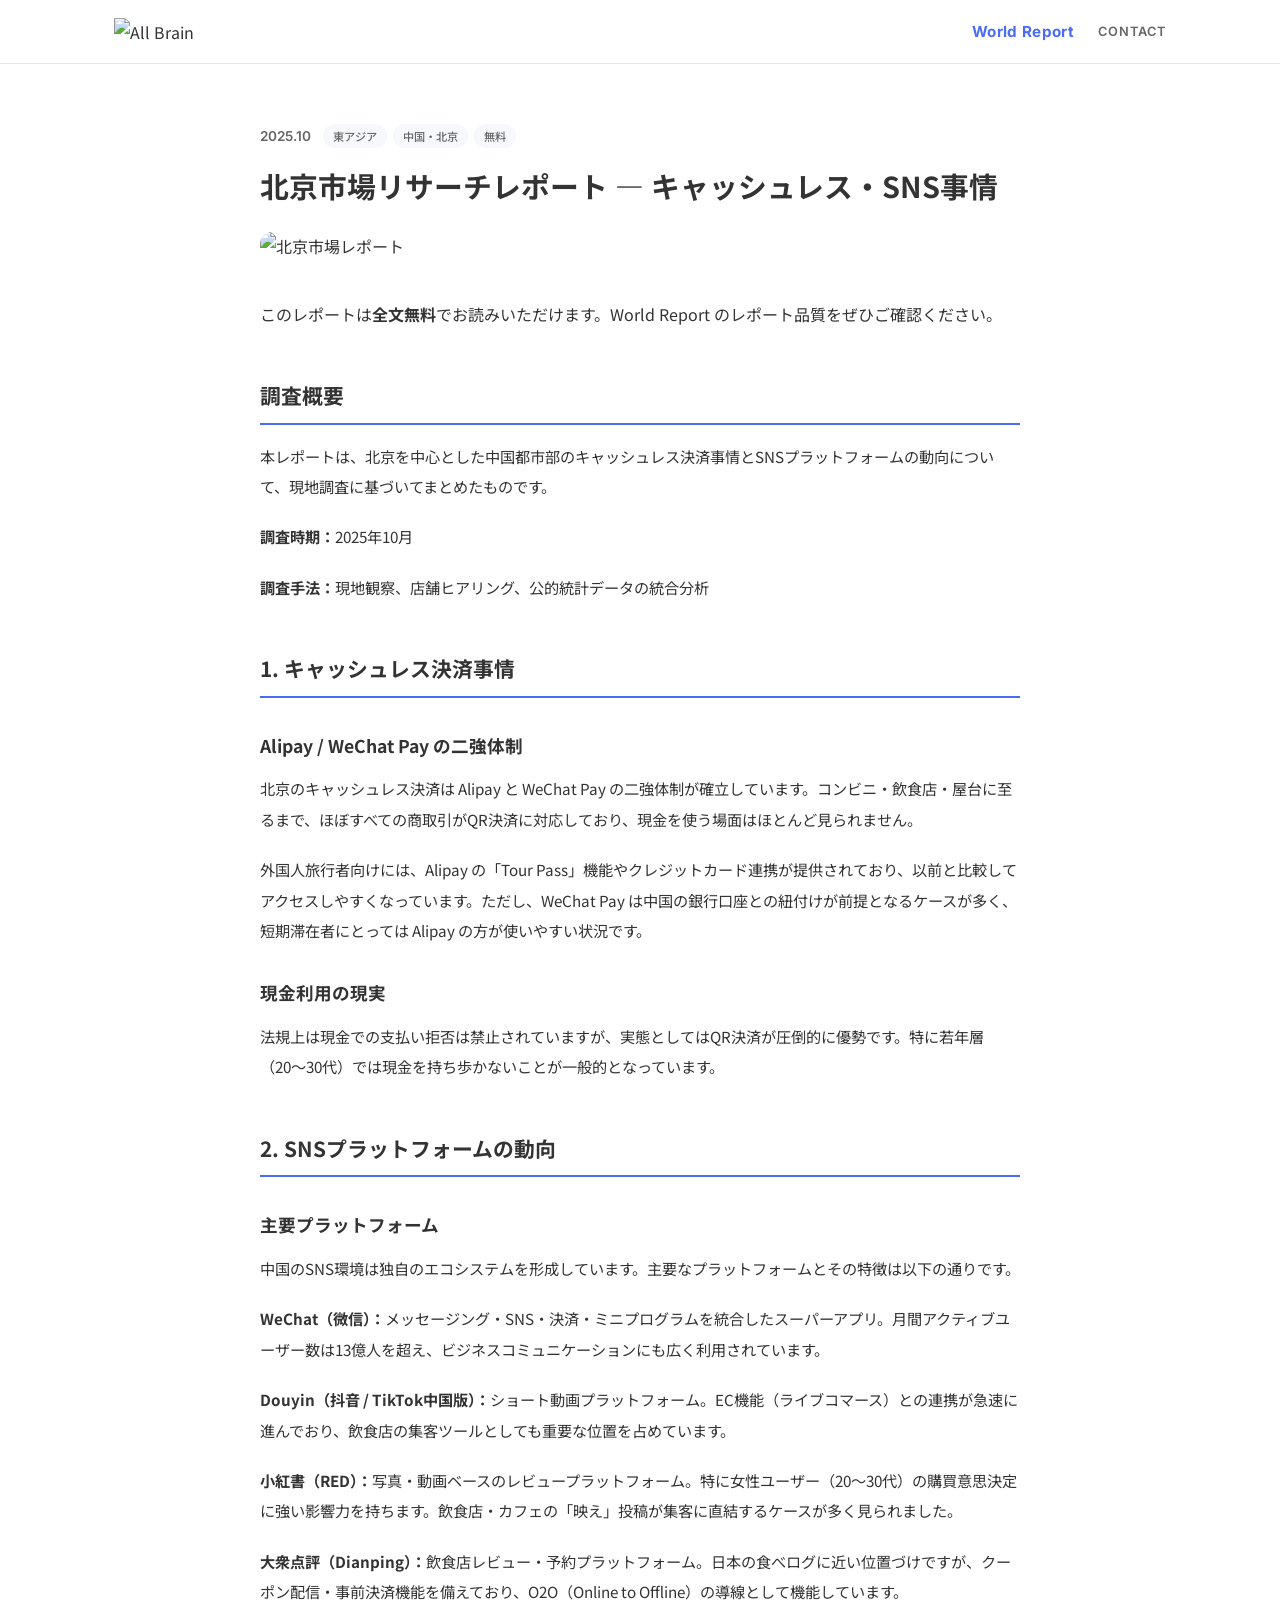
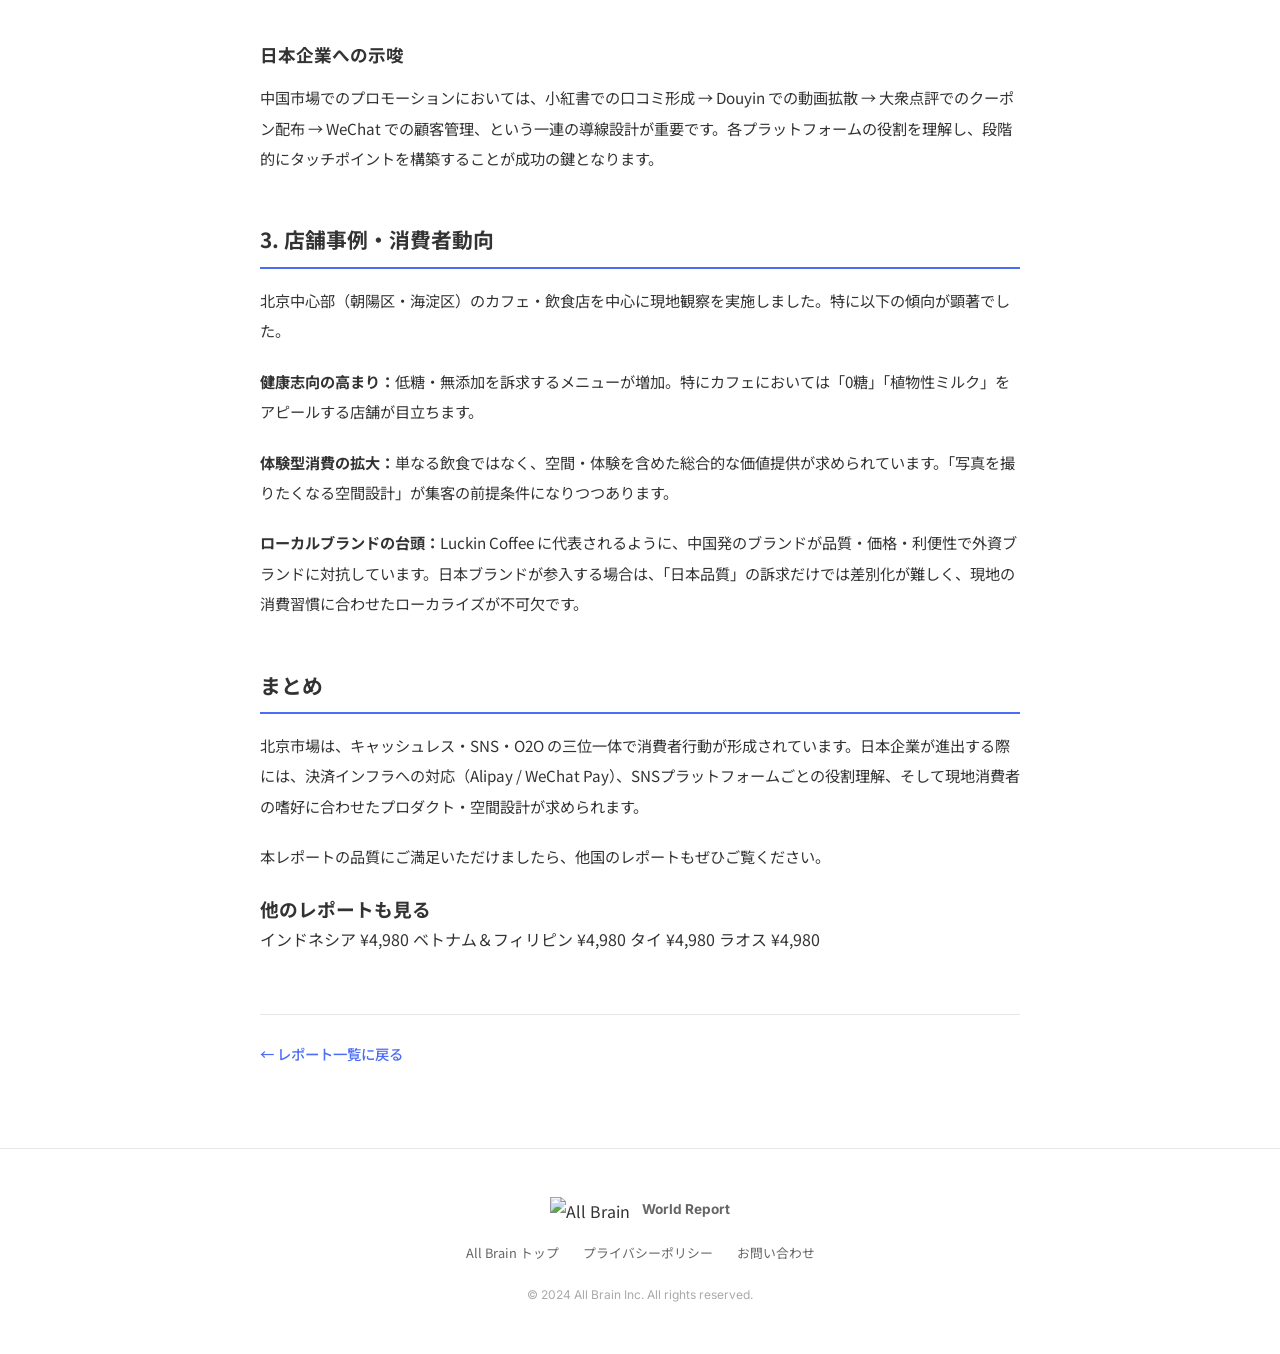
==== articles/beijing.html @ 1543a760 "Create beijing.html" ====
<!DOCTYPE html>
<html lang="ja">
<head>
  <meta charset="UTF-8">
  <meta name="viewport" content="width=device-width, initial-scale=1.0">
  <title>北京市場リサーチレポート｜World Report</title>
  <meta name="description" content="北京のキャッシュレス事情・SNSプラットフォーム動向を現地調査ベースでまとめたレポートです。">
  <link rel="icon" href="https://www.allbrain.one/img/logo-square.png">
  <link rel="preconnect" href="https://fonts.googleapis.com">
  <link rel="preconnect" href="https://fonts.gstatic.com" crossorigin>
  <link href="https://fonts.googleapis.com/css2?family=Noto+Sans+JP:wght@400;500;700&family=Inter:wght@400;500;600;700&display=swap" rel="stylesheet">
  <link rel="stylesheet" href="../css/style.css">
</head>
<body>

  <header class="header" id="header">
    <div class="header__inner">
      <a href="https://www.allbrain.one" class="header__logo-link">
        <img src="../img/logo-horizontal.png" alt="All Brain" class="header__logo">
      </a>
      <nav class="header__nav">
        <a href="../index.html" class="header__brand">World Report</a>
        <a href="https://www.allbrain.one/contact.html" class="header__nav-link">CONTACT</a>
      </nav>
    </div>
  </header>

  <article class="article-detail">
    <div class="article-detail__inner">

      <div class="article-detail__meta">
        <time class="article-detail__date">2025.10</time>
        <div class="article-detail__tags">
          <span class="article-card__tag">東アジア</span>
          <span class="article-card__tag">中国・北京</span>
          <span class="article-card__tag article-card__tag--free">無料</span>
        </div>
      </div>

      <h1 class="article-detail__title">北京市場リサーチレポート — キャッシュレス・SNS事情</h1>

      <div class="article-detail__hero-img">
        <img src="../img/thumbnails/beijing.jpg" alt="北京市場レポート">
      </div>

      <!-- ===== 無料バナー ===== -->
      <div class="article-detail__free-banner">
        <p>このレポートは<strong>全文無料</strong>でお読みいただけます。World Report のレポート品質をぜひご確認ください。</p>
      </div>

      <div class="article-detail__content">

        <h2>調査概要</h2>
        <p>本レポートは、北京を中心とした中国都市部のキャッシュレス決済事情とSNSプラットフォームの動向について、現地調査に基づいてまとめたものです。</p>
        <p><strong>調査時期：</strong>2025年10月</p>
        <p><strong>調査手法：</strong>現地観察、店舗ヒアリング、公的統計データの統合分析</p>

        <h2>1. キャッシュレス決済事情</h2>
        <h3>Alipay / WeChat Pay の二強体制</h3>
        <p>北京のキャッシュレス決済は Alipay と WeChat Pay の二強体制が確立しています。コンビニ・飲食店・屋台に至るまで、ほぼすべての商取引がQR決済に対応しており、現金を使う場面はほとんど見られません。</p>
        <p>外国人旅行者向けには、Alipay の「Tour Pass」機能やクレジットカード連携が提供されており、以前と比較してアクセスしやすくなっています。ただし、WeChat Pay は中国の銀行口座との紐付けが前提となるケースが多く、短期滞在者にとっては Alipay の方が使いやすい状況です。</p>

        <h3>現金利用の現実</h3>
        <p>法規上は現金での支払い拒否は禁止されていますが、実態としてはQR決済が圧倒的に優勢です。特に若年層（20〜30代）では現金を持ち歩かないことが一般的となっています。</p>

        <h2>2. SNSプラットフォームの動向</h2>
        <h3>主要プラットフォーム</h3>
        <p>中国のSNS環境は独自のエコシステムを形成しています。主要なプラットフォームとその特徴は以下の通りです。</p>
        <p><strong>WeChat（微信）：</strong>メッセージング・SNS・決済・ミニプログラムを統合したスーパーアプリ。月間アクティブユーザー数は13億人を超え、ビジネスコミュニケーションにも広く利用されています。</p>
        <p><strong>Douyin（抖音 / TikTok中国版）：</strong>ショート動画プラットフォーム。EC機能（ライブコマース）との連携が急速に進んでおり、飲食店の集客ツールとしても重要な位置を占めています。</p>
        <p><strong>小紅書（RED）：</strong>写真・動画ベースのレビュープラットフォーム。特に女性ユーザー（20〜30代）の購買意思決定に強い影響力を持ちます。飲食店・カフェの「映え」投稿が集客に直結するケースが多く見られました。</p>
        <p><strong>大衆点評（Dianping）：</strong>飲食店レビュー・予約プラットフォーム。日本の食べログに近い位置づけですが、クーポン配信・事前決済機能を備えており、O2O（Online to Offline）の導線として機能しています。</p>

        <h3>日本企業への示唆</h3>
        <p>中国市場でのプロモーションにおいては、小紅書での口コミ形成 → Douyin での動画拡散 → 大衆点評でのクーポン配布 → WeChat での顧客管理、という一連の導線設計が重要です。各プラットフォームの役割を理解し、段階的にタッチポイントを構築することが成功の鍵となります。</p>

        <h2>3. 店舗事例・消費者動向</h2>
        <p>北京中心部（朝陽区・海淀区）のカフェ・飲食店を中心に現地観察を実施しました。特に以下の傾向が顕著でした。</p>
        <p><strong>健康志向の高まり：</strong>低糖・無添加を訴求するメニューが増加。特にカフェにおいては「0糖」「植物性ミルク」をアピールする店舗が目立ちます。</p>
        <p><strong>体験型消費の拡大：</strong>単なる飲食ではなく、空間・体験を含めた総合的な価値提供が求められています。「写真を撮りたくなる空間設計」が集客の前提条件になりつつあります。</p>
        <p><strong>ローカルブランドの台頭：</strong>Luckin Coffee に代表されるように、中国発のブランドが品質・価格・利便性で外資ブランドに対抗しています。日本ブランドが参入する場合は、「日本品質」の訴求だけでは差別化が難しく、現地の消費習慣に合わせたローカライズが不可欠です。</p>

        <h2>まとめ</h2>
        <p>北京市場は、キャッシュレス・SNS・O2O の三位一体で消費者行動が形成されています。日本企業が進出する際には、決済インフラへの対応（Alipay / WeChat Pay）、SNSプラットフォームごとの役割理解、そして現地消費者の嗜好に合わせたプロダクト・空間設計が求められます。</p>
        <p>本レポートの品質にご満足いただけましたら、他国のレポートもぜひご覧ください。</p>

      </div>

      <!-- ===== 他のレポートへの導線 ===== -->
      <div class="article-detail__upsell">
        <h3>他のレポートも見る</h3>
        <div class="article-detail__upsell-grid">
          <a href="indonesia.html" class="article-detail__upsell-card">
            <span class="article-detail__upsell-country">インドネシア</span>
            <span class="article-detail__upsell-price">¥4,980</span>
          </a>
          <a href="vietnam-philippines.html" class="article-detail__upsell-card">
            <span class="article-detail__upsell-country">ベトナム＆フィリピン</span>
            <span class="article-detail__upsell-price">¥4,980</span>
          </a>
          <a href="thailand.html" class="article-detail__upsell-card">
            <span class="article-detail__upsell-country">タイ</span>
            <span class="article-detail__upsell-price">¥4,980</span>
          </a>
          <a href="laos.html" class="article-detail__upsell-card">
            <span class="article-detail__upsell-country">ラオス</span>
            <span class="article-detail__upsell-price">¥4,980</span>
          </a>
        </div>
      </div>

      <div class="article-detail__back">
        <a href="../index.html" class="article-detail__back-link">← レポート一覧に戻る</a>
      </div>

    </div>
  </article>

  <footer class="footer">
    <div class="footer__inner">
      <div class="footer__top">
        <img src="../img/logo-horizontal.png" alt="All Brain" class="footer__logo">
        <p class="footer__brand">World Report</p>
      </div>
      <div class="footer__links">
        <a href="https://www.allbrain.one" class="footer__link">All Brain トップ</a>
        <a href="https://www.allbrain.one/privacy.html" class="footer__link">プライバシーポリシー</a>
        <a href="https://www.allbrain.one/contact.html" class="footer__link">お問い合わせ</a>
      </div>
      <p class="footer__copy">&copy; 2024 All Brain Inc. All rights reserved.</p>
    </div>
  </footer>

  <script src="../js/main.js"></script>
</body>
</html>
---- css/style.css ----
/* ======================================
   World Report - Style
   ====================================== */

/* ---------- Reset & Base ---------- */
*, *::before, *::after { margin: 0; padding: 0; box-sizing: border-box; }

:root {
  --color-primary: #1a1a2e;
  --color-accent: #4a6cf7;
  --color-accent-dark: #3a56d4;
  --color-orange: #e8614d;
  --color-purple: #7c5cbf;
  --color-cyan: #5bc0de;
  --color-text: #333;
  --color-text-light: #666;
  --color-bg: #ffffff;
  --color-bg-gray: #f7f8fc;
  --color-border: #e5e7eb;
  --font-jp: 'Noto Sans JP', sans-serif;
  --font-en: 'Inter', sans-serif;
  --max-width: 1100px;
  --header-height: 64px;
}

html { scroll-behavior: smooth; }

body {
  font-family: var(--font-jp);
  color: var(--color-text);
  background: var(--color-bg);
  line-height: 1.8;
  -webkit-font-smoothing: antialiased;
}

a { color: inherit; text-decoration: none; }
img { max-width: 100%; height: auto; display: block; }

/* ---------- Header ---------- */
.header {
  position: fixed;
  top: 0; left: 0; right: 0;
  z-index: 1000;
  background: rgba(255,255,255,0.95);
  backdrop-filter: blur(8px);
  border-bottom: 1px solid var(--color-border);
  height: var(--header-height);
}

.header__inner {
  max-width: var(--max-width);
  margin: 0 auto;
  padding: 0 24px;
  height: 100%;
  display: flex;
  align-items: center;
  justify-content: space-between;
}

.header__logo {
  height: 28px;
  width: auto;
}

.header__nav {
  display: flex;
  align-items: center;
  gap: 24px;
}

.header__brand {
  font-family: var(--font-en);
  font-weight: 700;
  font-size: 0.95rem;
  color: var(--color-accent);
  letter-spacing: 0.02em;
}

a.header__brand:hover {
  opacity: 0.7;
}

.header__nav-link {
  font-family: var(--font-en);
  font-size: 0.8rem;
  font-weight: 600;
  letter-spacing: 0.08em;
  color: var(--color-text-light);
  transition: color 0.3s;
}

.header__nav-link:hover {
  color: var(--color-accent);
}

/* ---------- Hero ---------- */
.hero {
  margin-top: var(--header-height);
  padding: 100px 24px 80px;
  background: linear-gradient(135deg, var(--color-primary) 0%, #16213e 100%);
  color: #fff;
  text-align: center;
}

.hero__inner {
  max-width: var(--max-width);
  margin: 0 auto;
}

.hero__label {
  font-family: var(--font-en);
  font-size: 0.85rem;
  font-weight: 600;
  letter-spacing: 0.15em;
  color: var(--color-cyan);
  margin-bottom: 20px;
}

.hero__title {
  font-size: 2.2rem;
  font-weight: 700;
  line-height: 1.5;
  margin-bottom: 20px;
}

.hero__description {
  font-size: 0.95rem;
  color: rgba(255,255,255,0.75);
  line-height: 1.9;
}

/* ---------- Features ---------- */
.features {
  padding: 80px 24px;
  background: var(--color-bg-gray);
}

.features__inner {
  max-width: var(--max-width);
  margin: 0 auto;
}

.features__grid {
  display: grid;
  grid-template-columns: repeat(3, 1fr);
  gap: 24px;
}

.features__card {
  background: #fff;
  border-radius: 12px;
  padding: 32px 24px;
  text-align: center;
  border: 1px solid var(--color-border);
  transition: transform 0.3s, box-shadow 0.3s;
}

.features__card:hover {
  transform: translateY(-4px);
  box-shadow: 0 8px 24px rgba(0,0,0,0.08);
}

.features__icon {
  width: 36px;
  height: 36px;
  margin: 0 auto 16px;
  color: var(--color-accent);
}

.features__icon svg {
  width: 100%;
  height: 100%;
}

.features__card-title {
  font-size: 1rem;
  font-weight: 700;
  margin-bottom: 8px;
}

.features__card-text {
  font-size: 0.85rem;
  color: var(--color-text-light);
  line-height: 1.8;
}

/* ---------- Articles Section ---------- */
.articles {
  padding: 80px 24px;
}

.articles__inner {
  max-width: var(--max-width);
  margin: 0 auto;
}

.articles__label {
  font-family: var(--font-en);
  font-size: 0.8rem;
  font-weight: 600;
  letter-spacing: 0.15em;
  color: var(--color-accent);
  margin-bottom: 8px;
}

.articles__heading {
  font-size: 1.6rem;
  font-weight: 700;
  margin-bottom: 32px;
}

/* Filter */
.articles__filter {
  display: flex;
  gap: 8px;
  margin-bottom: 32px;
  flex-wrap: wrap;
}

.articles__filter-btn {
  font-family: var(--font-jp);
  font-size: 0.8rem;
  font-weight: 500;
  padding: 6px 16px;
  border-radius: 20px;
  border: 1px solid var(--color-border);
  background: #fff;
  color: var(--color-text-light);
  cursor: pointer;
  transition: all 0.3s;
}

.articles__filter-btn:hover,
.articles__filter-btn.is-active {
  background: var(--color-accent);
  color: #fff;
  border-color: var(--color-accent);
}

/* Article Grid */
.articles__grid {
  display: grid;
  grid-template-columns: repeat(3, 1fr);
  gap: 24px;
}

/* Article Card */
.article-card {
  display: block;
  border-radius: 12px;
  overflow: hidden;
  border: 1px solid var(--color-border);
  background: #fff;
  transition: transform 0.3s, box-shadow 0.3s;
}

.article-card:hover {
  transform: translateY(-4px);
  box-shadow: 0 8px 24px rgba(0,0,0,0.08);
}

.article-card__thumb {
  position: relative;
  aspect-ratio: 16/9;
  overflow: hidden;
  background: var(--color-bg-gray);
}

.article-card__thumb img {
  width: 100%;
  height: 100%;
  object-fit: cover;
  transition: transform 0.4s;
}

.article-card:hover .article-card__thumb img {
  transform: scale(1.05);
}

.article-card__date {
  position: absolute;
  top: 12px;
  left: 12px;
  font-family: var(--font-en);
  font-size: 0.75rem;
  font-weight: 600;
  background: rgba(0,0,0,0.6);
  color: #fff;
  padding: 3px 10px;
  border-radius: 4px;
}

.article-card__body {
  padding: 20px;
}

.article-card__tags {
  display: flex;
  gap: 6px;
  margin-bottom: 10px;
  flex-wrap: wrap;
}

.article-card__tag {
  font-size: 0.7rem;
  font-weight: 500;
  padding: 2px 10px;
  border-radius: 12px;
  background: var(--color-bg-gray);
  color: var(--color-text-light);
}

.article-card__title {
  font-size: 0.95rem;
  font-weight: 700;
  line-height: 1.6;
  margin-bottom: 8px;
}

.article-card__excerpt {
  font-size: 0.8rem;
  color: var(--color-text-light);
  line-height: 1.7;
  display: -webkit-box;
  -webkit-line-clamp: 3;
  -webkit-box-orient: vertical;
  overflow: hidden;
}

/* ---------- Article Detail ---------- */
.article-detail {
  margin-top: var(--header-height);
  padding: 60px 24px 80px;
}

.article-detail__inner {
  max-width: 760px;
  margin: 0 auto;
}

.article-detail__meta {
  display: flex;
  align-items: center;
  gap: 12px;
  margin-bottom: 16px;
}

.article-detail__date {
  font-family: var(--font-en);
  font-size: 0.85rem;
  font-weight: 600;
  color: var(--color-text-light);
}

.article-detail__tags {
  display: flex;
  gap: 6px;
}

.article-detail__title {
  font-size: 1.8rem;
  font-weight: 700;
  line-height: 1.5;
  margin-bottom: 24px;
}

.article-detail__hero-img {
  border-radius: 12px;
  overflow: hidden;
  margin-bottom: 40px;
}

.article-detail__hero-img img {
  width: 100%;
}

.article-detail__content h2 {
  font-size: 1.3rem;
  font-weight: 700;
  margin-top: 48px;
  margin-bottom: 16px;
  padding-bottom: 8px;
  border-bottom: 2px solid var(--color-accent);
}

.article-detail__content h3 {
  font-size: 1.1rem;
  font-weight: 700;
  margin-top: 32px;
  margin-bottom: 12px;
}

.article-detail__content p {
  font-size: 0.95rem;
  line-height: 2;
  margin-bottom: 20px;
  color: var(--color-text);
}

.article-detail__content img {
  border-radius: 8px;
  margin: 24px 0;
}

.article-detail__content ul,
.article-detail__content ol {
  padding-left: 1.5em;
  margin-bottom: 20px;
}

.article-detail__content li {
  font-size: 0.95rem;
  line-height: 2;
  margin-bottom: 4px;
}

.article-detail__back {
  margin-top: 60px;
  padding-top: 24px;
  border-top: 1px solid var(--color-border);
}

.article-detail__back-link {
  font-size: 0.9rem;
  font-weight: 500;
  color: var(--color-accent);
  transition: opacity 0.3s;
}

.article-detail__back-link:hover {
  opacity: 0.7;
}

/* ---------- CTA ---------- */
.cta {
  padding: 80px 24px;
  background: linear-gradient(135deg, var(--color-primary) 0%, #16213e 100%);
  color: #fff;
  text-align: center;
}

.cta__inner {
  max-width: var(--max-width);
  margin: 0 auto;
}

.cta__title {
  font-size: 1.5rem;
  font-weight: 700;
  margin-bottom: 16px;
}

.cta__description {
  font-size: 0.9rem;
  color: rgba(255,255,255,0.75);
  line-height: 1.9;
  margin-bottom: 32px;
}

.cta__btn {
  display: inline-block;
  padding: 14px 40px;
  background: var(--color-accent);
  color: #fff;
  font-size: 0.9rem;
  font-weight: 600;
  border-radius: 8px;
  transition: background 0.3s, transform 0.3s;
}

.cta__btn:hover {
  background: var(--color-accent-dark);
  transform: translateY(-2px);
}

/* ---------- Footer ---------- */
.footer {
  padding: 48px 24px;
  border-top: 1px solid var(--color-border);
  text-align: center;
}

.footer__inner {
  max-width: var(--max-width);
  margin: 0 auto;
}

.footer__top {
  display: flex;
  align-items: center;
  justify-content: center;
  gap: 12px;
  margin-bottom: 20px;
}

.footer__logo {
  height: 24px;
  width: auto;
}

.footer__brand {
  font-family: var(--font-en);
  font-weight: 700;
  font-size: 0.85rem;
  color: var(--color-text-light);
}

.footer__links {
  display: flex;
  justify-content: center;
  gap: 24px;
  margin-bottom: 20px;
}

.footer__link {
  font-size: 0.8rem;
  color: var(--color-text-light);
  transition: color 0.3s;
}

.footer__link:hover {
  color: var(--color-accent);
}

.footer__copy {
  font-family: var(--font-en);
  font-size: 0.75rem;
  color: #aaa;
}

/* ---------- Responsive ---------- */
@media (max-width: 768px) {
  .hero {
    padding: 70px 20px 60px;
  }

  .hero__title {
    font-size: 1.5rem;
  }

  .hero__description {
    font-size: 0.85rem;
  }

  .hero__description br {
    display: none;
  }

  .features__grid {
    grid-template-columns: 1fr;
    gap: 16px;
  }

  .features__card {
    padding: 24px 20px;
  }

  .articles__grid {
    grid-template-columns: 1fr;
    gap: 16px;
  }

  .articles__heading {
    font-size: 1.3rem;
  }

  .article-detail__title {
    font-size: 1.3rem;
  }

  .article-detail__content h2 {
    font-size: 1.1rem;
  }

  .cta__title {
    font-size: 1.2rem;
  }

  .cta__description {
    font-size: 0.85rem;
  }

  .cta__description br {
    display: none;
  }

  .footer__links {
    flex-direction: column;
    gap: 12px;
  }
}

@media (min-width: 769px) and (max-width: 1024px) {
  .articles__grid {
    grid-template-columns: repeat(2, 1fr);
  }
}
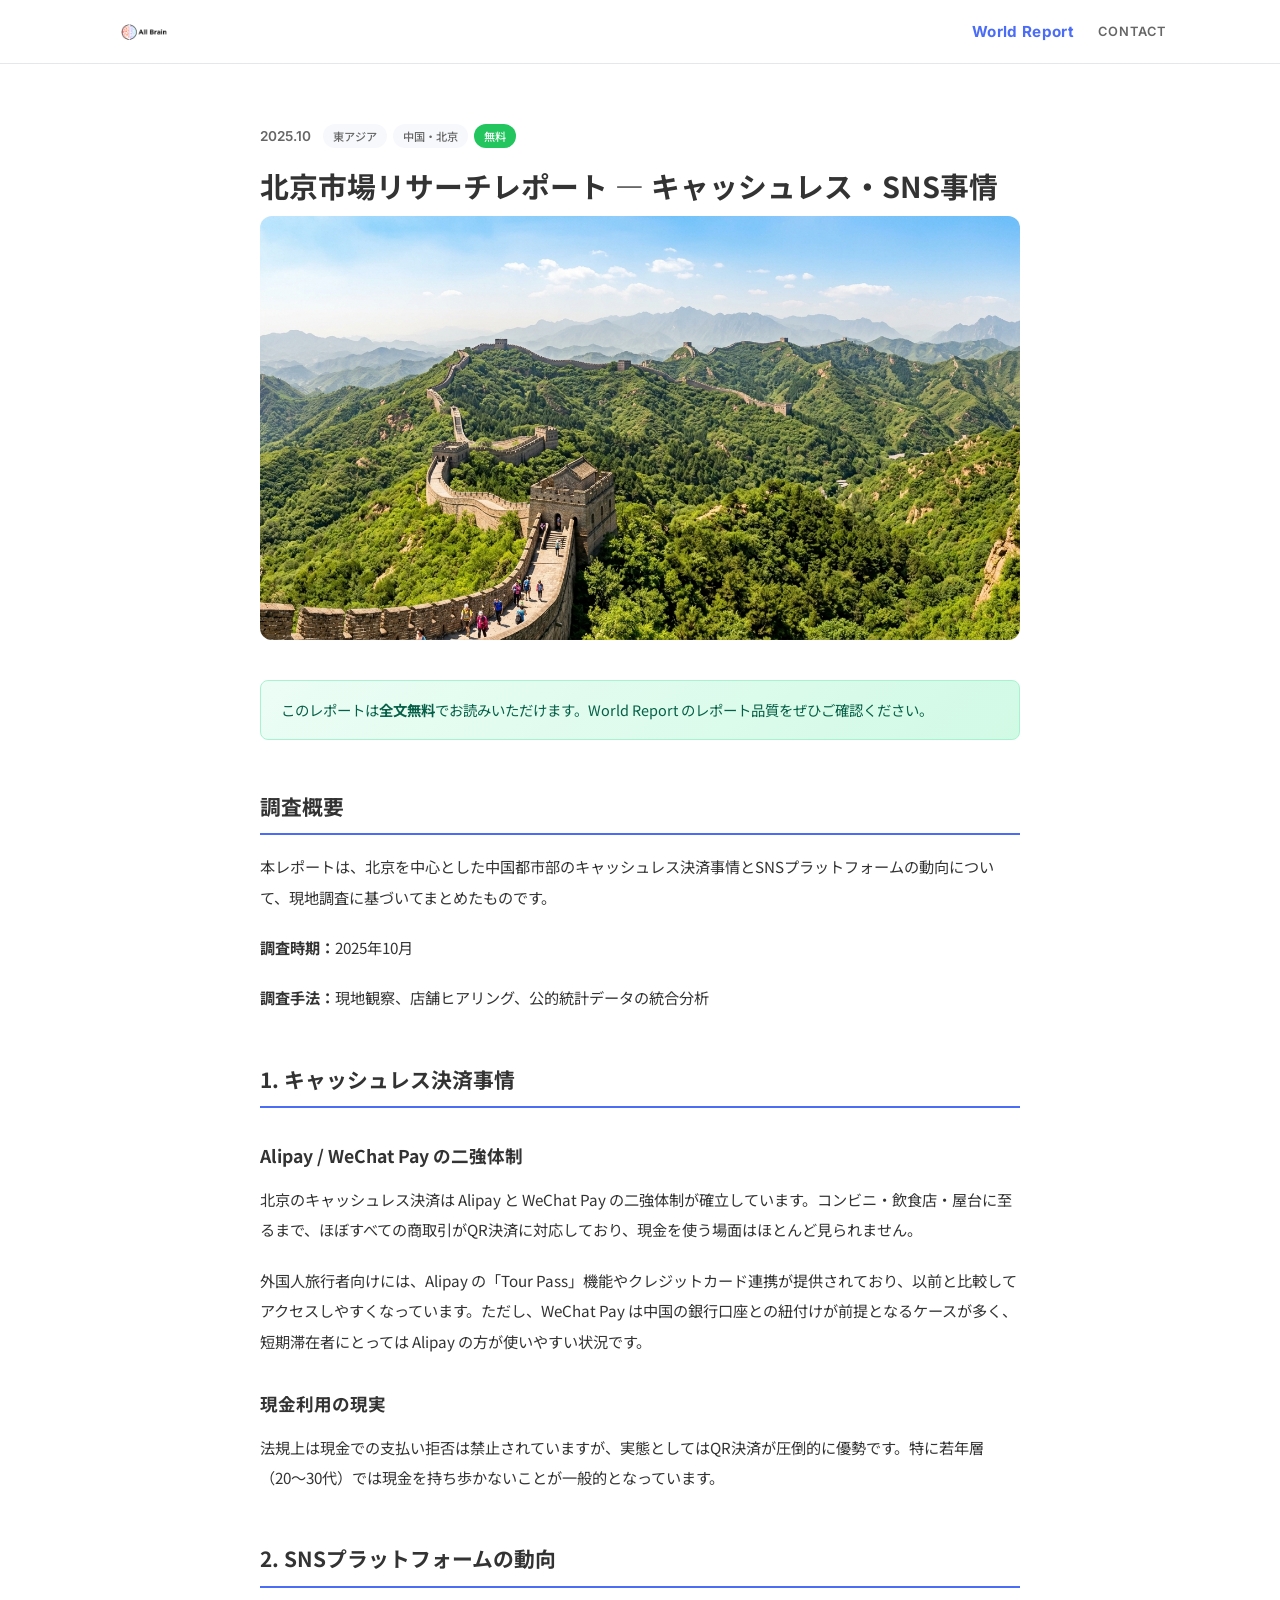
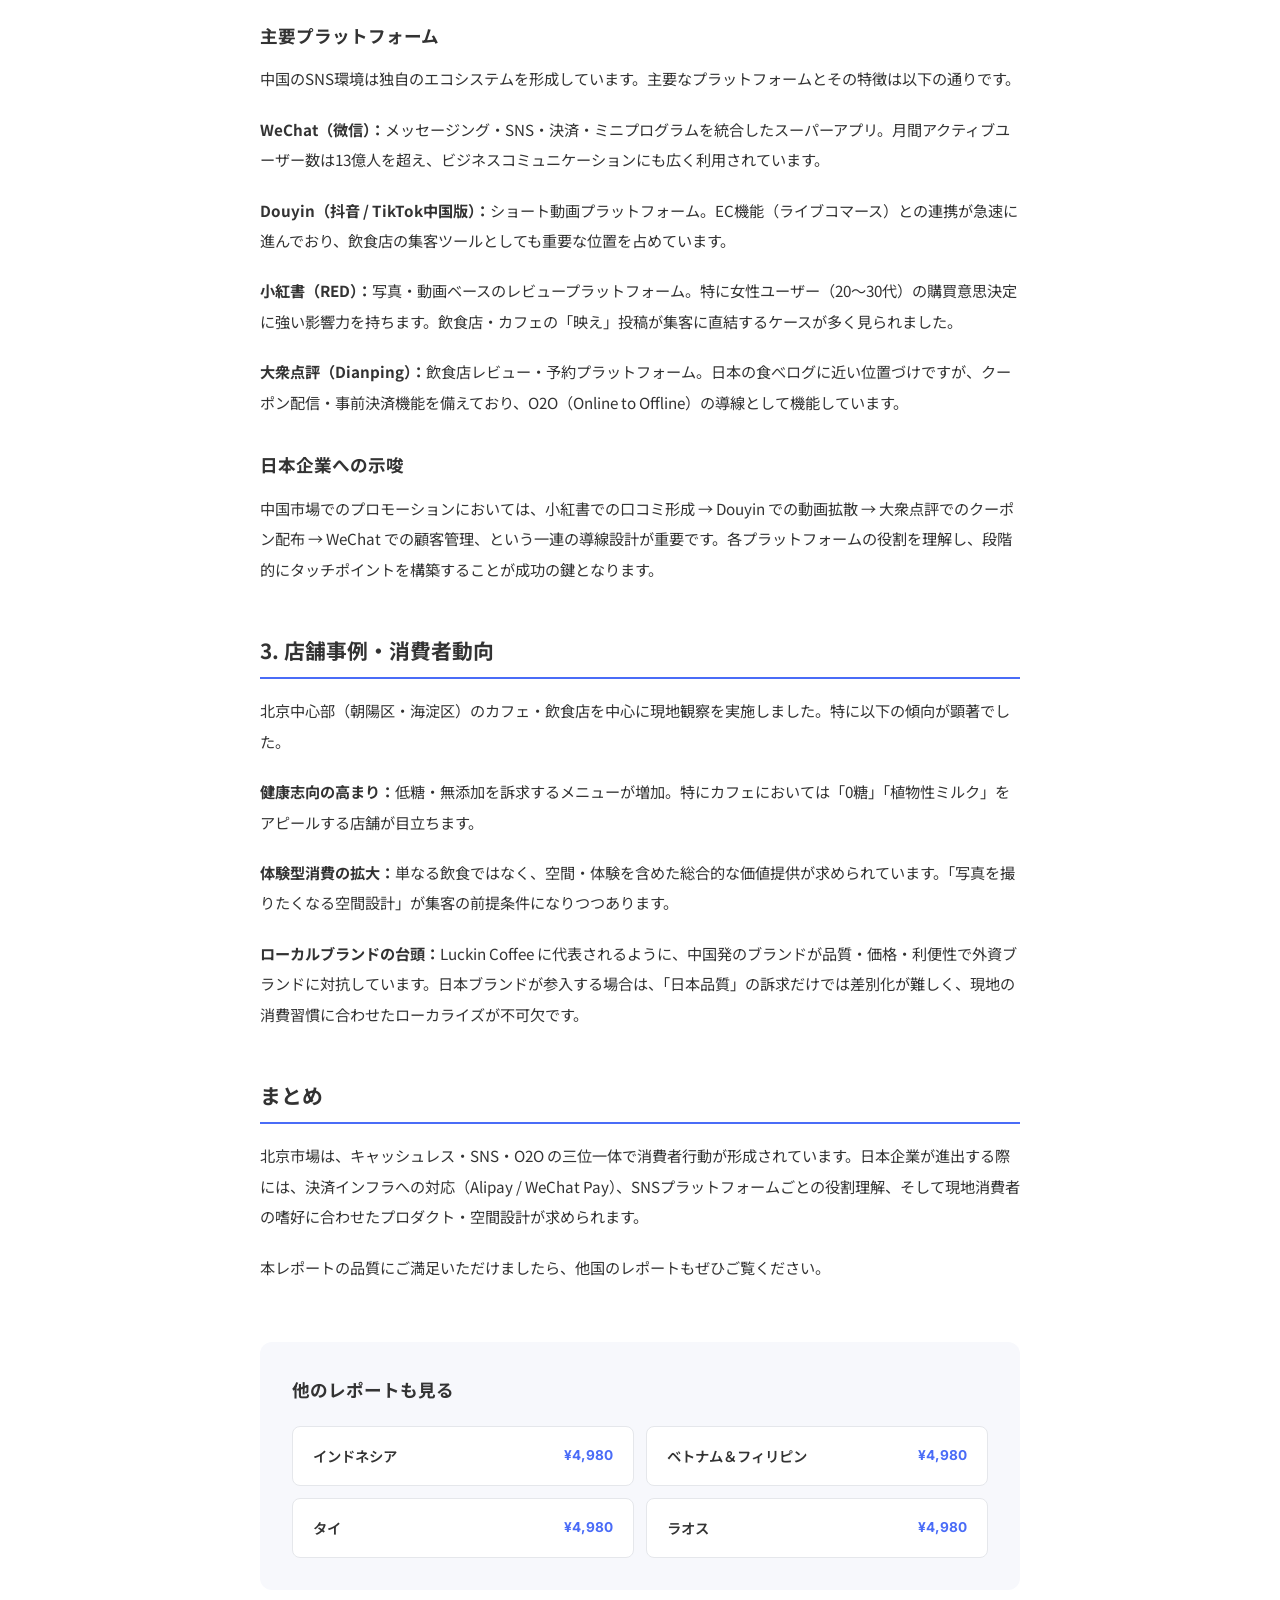
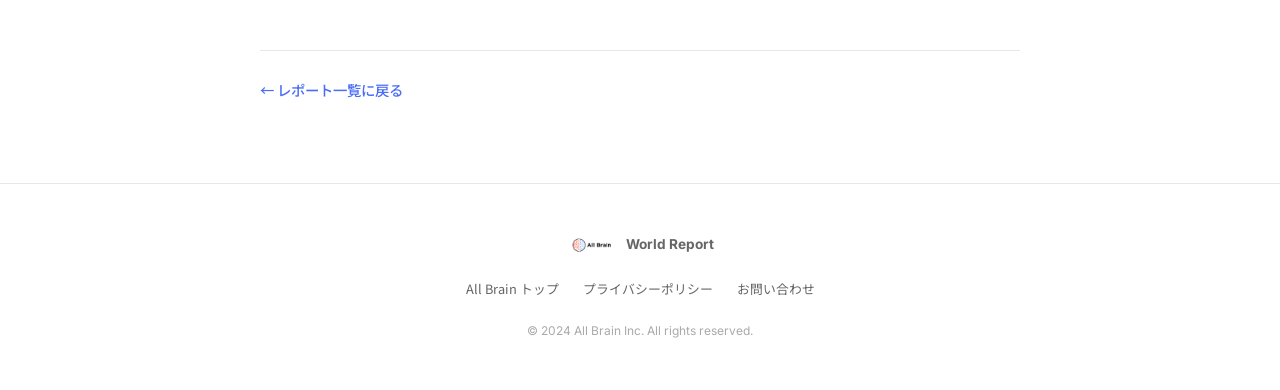
==== commit 1940fa90: "Update beijing.html" ====
--- a/articles/beijing.html
+++ b/articles/beijing.html
@@ -5,6 +5,7 @@
   <meta name="viewport" content="width=device-width, initial-scale=1.0">
   <title>北京市場リサーチレポート｜World Report</title>
   <meta name="description" content="北京のキャッシュレス事情・SNSプラットフォーム動向を現地調査ベースでまとめたレポートです。">
+  <meta property="og:image" content="https://worldreport.allbrain.one/img/thumbnails/beijing-square.jpg">
   <link rel="icon" href="https://www.allbrain.one/img/logo-square.png">
   <link rel="preconnect" href="https://fonts.googleapis.com">
   <link rel="preconnect" href="https://fonts.gstatic.com" crossorigin>
--- a/css/style.css
+++ b/css/style.css
@@ -12,6 +12,7 @@
   --color-orange: #e8614d;
   --color-purple: #7c5cbf;
   --color-cyan: #5bc0de;
+  --color-green: #22c55e;
   --color-text: #333;
   --color-text-light: #666;
   --color-bg: #ffffff;
@@ -57,10 +58,7 @@
   justify-content: space-between;
 }
 
-.header__logo {
-  height: 28px;
-  width: auto;
-}
+.header__logo { height: 28px; width: auto; }
 
 .header__nav {
   display: flex;
@@ -76,9 +74,7 @@
   letter-spacing: 0.02em;
 }
 
-a.header__brand:hover {
-  opacity: 0.7;
-}
+a.header__brand:hover { opacity: 0.7; }
 
 .header__nav-link {
   font-family: var(--font-en);
@@ -89,9 +85,7 @@
   transition: color 0.3s;
 }
 
-.header__nav-link:hover {
-  color: var(--color-accent);
-}
+.header__nav-link:hover { color: var(--color-accent); }
 
 /* ---------- Hero ---------- */
 .hero {
@@ -102,10 +96,7 @@
   text-align: center;
 }
 
-.hero__inner {
-  max-width: var(--max-width);
-  margin: 0 auto;
-}
+.hero__inner { max-width: var(--max-width); margin: 0 auto; }
 
 .hero__label {
   font-family: var(--font-en);
@@ -130,15 +121,8 @@
 }
 
 /* ---------- Features ---------- */
-.features {
-  padding: 80px 24px;
-  background: var(--color-bg-gray);
-}
-
-.features__inner {
-  max-width: var(--max-width);
-  margin: 0 auto;
-}
+.features { padding: 80px 24px; background: var(--color-bg-gray); }
+.features__inner { max-width: var(--max-width); margin: 0 auto; }
 
 .features__grid {
   display: grid;
@@ -161,38 +145,18 @@
 }
 
 .features__icon {
-  width: 36px;
-  height: 36px;
+  width: 36px; height: 36px;
   margin: 0 auto 16px;
   color: var(--color-accent);
 }
 
-.features__icon svg {
-  width: 100%;
-  height: 100%;
-}
-
-.features__card-title {
-  font-size: 1rem;
-  font-weight: 700;
-  margin-bottom: 8px;
-}
-
-.features__card-text {
-  font-size: 0.85rem;
-  color: var(--color-text-light);
-  line-height: 1.8;
-}
+.features__icon svg { width: 100%; height: 100%; }
+.features__card-title { font-size: 1rem; font-weight: 700; margin-bottom: 8px; }
+.features__card-text { font-size: 0.85rem; color: var(--color-text-light); line-height: 1.8; }
 
 /* ---------- Articles Section ---------- */
-.articles {
-  padding: 80px 24px;
-}
-
-.articles__inner {
-  max-width: var(--max-width);
-  margin: 0 auto;
-}
+.articles { padding: 80px 24px; }
+.articles__inner { max-width: var(--max-width); margin: 0 auto; }
 
 .articles__label {
   font-family: var(--font-en);
@@ -203,19 +167,9 @@
   margin-bottom: 8px;
 }
 
-.articles__heading {
-  font-size: 1.6rem;
-  font-weight: 700;
-  margin-bottom: 32px;
-}
-
-/* Filter */
-.articles__filter {
-  display: flex;
-  gap: 8px;
-  margin-bottom: 32px;
-  flex-wrap: wrap;
-}
+.articles__heading { font-size: 1.6rem; font-weight: 700; margin-bottom: 32px; }
+
+.articles__filter { display: flex; gap: 8px; margin-bottom: 32px; flex-wrap: wrap; }
 
 .articles__filter-btn {
   font-family: var(--font-jp);
@@ -237,16 +191,16 @@
   border-color: var(--color-accent);
 }
 
-/* Article Grid */
 .articles__grid {
   display: grid;
   grid-template-columns: repeat(3, 1fr);
   gap: 24px;
 }
 
-/* Article Card */
+/* ---------- Article Card ---------- */
 .article-card {
-  display: block;
+  display: flex;
+  flex-direction: column;
   border-radius: 12px;
   overflow: hidden;
   border: 1px solid var(--color-border);
@@ -267,20 +221,16 @@
 }
 
 .article-card__thumb img {
-  width: 100%;
-  height: 100%;
+  width: 100%; height: 100%;
   object-fit: cover;
   transition: transform 0.4s;
 }
 
-.article-card:hover .article-card__thumb img {
-  transform: scale(1.05);
-}
+.article-card:hover .article-card__thumb img { transform: scale(1.05); }
 
 .article-card__date {
   position: absolute;
-  top: 12px;
-  left: 12px;
+  top: 12px; left: 12px;
   font-family: var(--font-en);
   font-size: 0.75rem;
   font-weight: 600;
@@ -292,14 +242,12 @@
 
 .article-card__body {
   padding: 20px;
-}
-
-.article-card__tags {
-  display: flex;
-  gap: 6px;
-  margin-bottom: 10px;
-  flex-wrap: wrap;
-}
+  display: flex;
+  flex-direction: column;
+  flex: 1;
+}
+
+.article-card__tags { display: flex; gap: 6px; margin-bottom: 10px; flex-wrap: wrap; }
 
 .article-card__tag {
   font-size: 0.7rem;
@@ -310,6 +258,11 @@
   color: var(--color-text-light);
 }
 
+.article-card__tag--free {
+  background: var(--color-green);
+  color: #fff;
+}
+
 .article-card__title {
   font-size: 0.95rem;
   font-weight: 700;
@@ -325,6 +278,20 @@
   -webkit-line-clamp: 3;
   -webkit-box-orient: vertical;
   overflow: hidden;
+  flex: 1;
+}
+
+.article-card__price {
+  display: inline-block;
+  margin-top: 12px;
+  font-family: var(--font-en);
+  font-size: 0.85rem;
+  font-weight: 700;
+  color: var(--color-accent);
+}
+
+.article-card__price--free {
+  color: var(--color-green);
 }
 
 /* ---------- Article Detail ---------- */
@@ -333,10 +300,7 @@
   padding: 60px 24px 80px;
 }
 
-.article-detail__inner {
-  max-width: 760px;
-  margin: 0 auto;
-}
+.article-detail__inner { max-width: 760px; margin: 0 auto; }
 
 .article-detail__meta {
   display: flex;
@@ -352,15 +316,18 @@
   color: var(--color-text-light);
 }
 
-.article-detail__tags {
-  display: flex;
-  gap: 6px;
-}
+.article-detail__tags { display: flex; gap: 6px; }
 
 .article-detail__title {
   font-size: 1.8rem;
   font-weight: 700;
   line-height: 1.5;
+  margin-bottom: 8px;
+}
+
+.article-detail__subtitle {
+  font-size: 0.9rem;
+  color: var(--color-text-light);
   margin-bottom: 24px;
 }
 
@@ -370,10 +337,24 @@
   margin-bottom: 40px;
 }
 
-.article-detail__hero-img img {
-  width: 100%;
-}
-
+.article-detail__hero-img img { width: 100%; }
+
+/* Free banner */
+.article-detail__free-banner {
+  background: linear-gradient(135deg, #ecfdf5, #d1fae5);
+  border: 1px solid #a7f3d0;
+  border-radius: 8px;
+  padding: 16px 20px;
+  margin-bottom: 40px;
+}
+
+.article-detail__free-banner p {
+  font-size: 0.9rem;
+  color: #065f46;
+  margin: 0;
+}
+
+/* Article content */
 .article-detail__content h2 {
   font-size: 1.3rem;
   font-weight: 700;
@@ -397,16 +378,10 @@
   color: var(--color-text);
 }
 
-.article-detail__content img {
-  border-radius: 8px;
-  margin: 24px 0;
-}
+.article-detail__content img { border-radius: 8px; margin: 24px 0; }
 
 .article-detail__content ul,
-.article-detail__content ol {
-  padding-left: 1.5em;
-  margin-bottom: 20px;
-}
+.article-detail__content ol { padding-left: 1.5em; margin-bottom: 20px; }
 
 .article-detail__content li {
   font-size: 0.95rem;
@@ -414,6 +389,7 @@
   margin-bottom: 4px;
 }
 
+/* Back link */
 .article-detail__back {
   margin-top: 60px;
   padding-top: 24px;
@@ -427,8 +403,177 @@
   transition: opacity 0.3s;
 }
 
-.article-detail__back-link:hover {
-  opacity: 0.7;
+.article-detail__back-link:hover { opacity: 0.7; }
+
+/* Upsell */
+.article-detail__upsell {
+  margin-top: 60px;
+  padding: 32px;
+  background: var(--color-bg-gray);
+  border-radius: 12px;
+}
+
+.article-detail__upsell h3 {
+  font-size: 1.1rem;
+  font-weight: 700;
+  margin-bottom: 20px;
+}
+
+.article-detail__upsell-grid {
+  display: grid;
+  grid-template-columns: repeat(2, 1fr);
+  gap: 12px;
+}
+
+.article-detail__upsell-card {
+  display: flex;
+  justify-content: space-between;
+  align-items: center;
+  padding: 16px 20px;
+  background: #fff;
+  border-radius: 8px;
+  border: 1px solid var(--color-border);
+  transition: border-color 0.3s, transform 0.3s;
+}
+
+.article-detail__upsell-card:hover {
+  border-color: var(--color-accent);
+  transform: translateY(-2px);
+}
+
+.article-detail__upsell-country {
+  font-size: 0.9rem;
+  font-weight: 600;
+}
+
+.article-detail__upsell-price {
+  font-family: var(--font-en);
+  font-size: 0.85rem;
+  font-weight: 700;
+  color: var(--color-accent);
+}
+
+/* ---------- Paywall ---------- */
+.paywall {
+  position: relative;
+  margin-top: -40px;
+}
+
+.paywall__blur {
+  height: 120px;
+  background: linear-gradient(to bottom, rgba(255,255,255,0), rgba(255,255,255,1));
+  pointer-events: none;
+}
+
+.paywall__content {
+  text-align: center;
+  padding: 40px 32px;
+  background: var(--color-bg-gray);
+  border-radius: 16px;
+  border: 2px solid var(--color-border);
+}
+
+.paywall__icon {
+  width: 48px; height: 48px;
+  margin: 0 auto 16px;
+  color: var(--color-text-light);
+}
+
+.paywall__icon svg { width: 100%; height: 100%; }
+
+.paywall__title {
+  font-size: 1.2rem;
+  font-weight: 700;
+  margin-bottom: 12px;
+}
+
+.paywall__description {
+  font-size: 0.9rem;
+  color: var(--color-text-light);
+  line-height: 1.8;
+  margin-bottom: 24px;
+  max-width: 520px;
+  margin-left: auto;
+  margin-right: auto;
+}
+
+.paywall__toc {
+  text-align: left;
+  max-width: 480px;
+  margin: 0 auto 28px;
+  padding: 20px 24px;
+  background: #fff;
+  border-radius: 8px;
+  border: 1px solid var(--color-border);
+}
+
+.paywall__toc h4 {
+  font-size: 0.85rem;
+  font-weight: 700;
+  margin-bottom: 12px;
+  color: var(--color-text);
+}
+
+.paywall__toc ul {
+  list-style: none;
+  padding: 0;
+}
+
+.paywall__toc li {
+  font-size: 0.8rem;
+  color: var(--color-text-light);
+  padding: 4px 0;
+  padding-left: 16px;
+  position: relative;
+}
+
+.paywall__toc li::before {
+  content: '•';
+  position: absolute;
+  left: 0;
+  color: var(--color-accent);
+}
+
+.paywall__price-box {
+  display: flex;
+  align-items: baseline;
+  justify-content: center;
+  gap: 8px;
+  margin-bottom: 20px;
+}
+
+.paywall__price {
+  font-family: var(--font-en);
+  font-size: 2rem;
+  font-weight: 700;
+  color: var(--color-text);
+}
+
+.paywall__format {
+  font-size: 0.8rem;
+  color: var(--color-text-light);
+}
+
+.paywall__btn {
+  display: inline-block;
+  padding: 16px 48px;
+  background: var(--color-accent);
+  color: #fff;
+  font-size: 1rem;
+  font-weight: 600;
+  border-radius: 8px;
+  transition: background 0.3s, transform 0.3s;
+}
+
+.paywall__btn:hover {
+  background: var(--color-accent-dark);
+  transform: translateY(-2px);
+}
+
+.paywall__note {
+  font-size: 0.75rem;
+  color: #999;
+  margin-top: 12px;
 }
 
 /* ---------- CTA ---------- */
@@ -439,16 +584,8 @@
   text-align: center;
 }
 
-.cta__inner {
-  max-width: var(--max-width);
-  margin: 0 auto;
-}
-
-.cta__title {
-  font-size: 1.5rem;
-  font-weight: 700;
-  margin-bottom: 16px;
-}
+.cta__inner { max-width: var(--max-width); margin: 0 auto; }
+.cta__title { font-size: 1.5rem; font-weight: 700; margin-bottom: 16px; }
 
 .cta__description {
   font-size: 0.9rem;
@@ -480,10 +617,7 @@
   text-align: center;
 }
 
-.footer__inner {
-  max-width: var(--max-width);
-  margin: 0 auto;
-}
+.footer__inner { max-width: var(--max-width); margin: 0 auto; }
 
 .footer__top {
   display: flex;
@@ -493,10 +627,7 @@
   margin-bottom: 20px;
 }
 
-.footer__logo {
-  height: 24px;
-  width: auto;
-}
+.footer__logo { height: 24px; width: auto; }
 
 .footer__brand {
   font-family: var(--font-en);
@@ -518,9 +649,7 @@
   transition: color 0.3s;
 }
 
-.footer__link:hover {
-  color: var(--color-accent);
-}
+.footer__link:hover { color: var(--color-accent); }
 
 .footer__copy {
   font-family: var(--font-en);
@@ -530,68 +659,33 @@
 
 /* ---------- Responsive ---------- */
 @media (max-width: 768px) {
-  .hero {
-    padding: 70px 20px 60px;
-  }
-
-  .hero__title {
-    font-size: 1.5rem;
-  }
-
-  .hero__description {
-    font-size: 0.85rem;
-  }
-
-  .hero__description br {
-    display: none;
-  }
-
-  .features__grid {
-    grid-template-columns: 1fr;
-    gap: 16px;
-  }
-
-  .features__card {
-    padding: 24px 20px;
-  }
-
-  .articles__grid {
-    grid-template-columns: 1fr;
-    gap: 16px;
-  }
-
-  .articles__heading {
-    font-size: 1.3rem;
-  }
-
-  .article-detail__title {
-    font-size: 1.3rem;
-  }
-
-  .article-detail__content h2 {
-    font-size: 1.1rem;
-  }
-
-  .cta__title {
-    font-size: 1.2rem;
-  }
-
-  .cta__description {
-    font-size: 0.85rem;
-  }
-
-  .cta__description br {
-    display: none;
-  }
-
-  .footer__links {
-    flex-direction: column;
-    gap: 12px;
-  }
+  .hero { padding: 70px 20px 60px; }
+  .hero__title { font-size: 1.5rem; }
+  .hero__description { font-size: 0.85rem; }
+  .hero__description br { display: none; }
+
+  .features__grid { grid-template-columns: 1fr; gap: 16px; }
+  .features__card { padding: 24px 20px; }
+
+  .articles__grid { grid-template-columns: 1fr; gap: 16px; }
+  .articles__heading { font-size: 1.3rem; }
+
+  .article-detail__title { font-size: 1.3rem; }
+  .article-detail__content h2 { font-size: 1.1rem; }
+
+  .article-detail__upsell-grid { grid-template-columns: 1fr; }
+
+  .paywall__content { padding: 32px 20px; }
+  .paywall__price { font-size: 1.6rem; }
+  .paywall__btn { padding: 14px 32px; font-size: 0.9rem; }
+
+  .cta__title { font-size: 1.2rem; }
+  .cta__description { font-size: 0.85rem; }
+  .cta__description br { display: none; }
+
+  .footer__links { flex-direction: column; gap: 12px; }
 }
 
 @media (min-width: 769px) and (max-width: 1024px) {
-  .articles__grid {
-    grid-template-columns: repeat(2, 1fr);
-  }
-}
+  .articles__grid { grid-template-columns: repeat(2, 1fr); }
+}
